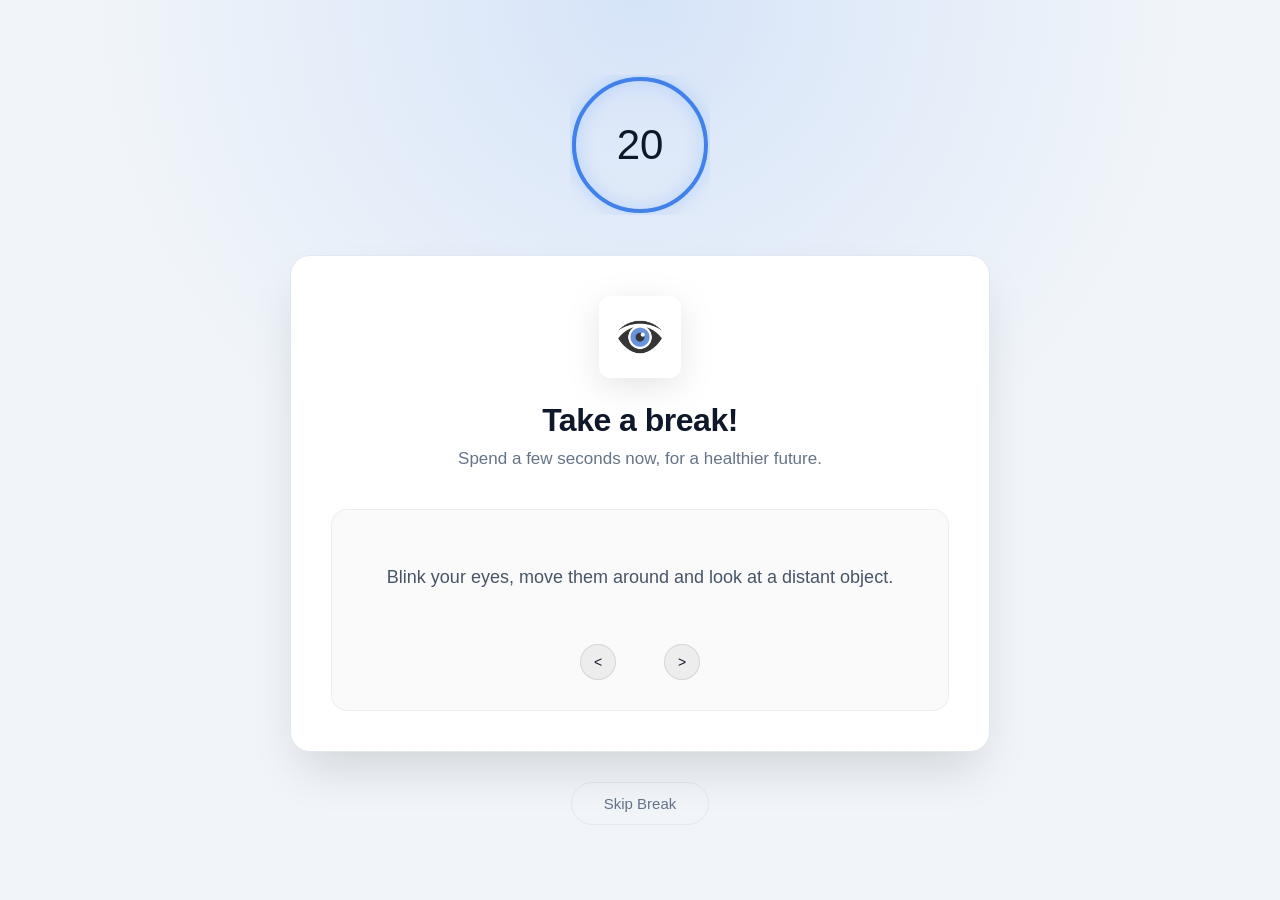
==== break.html @ a1400bfd "Initial commit: EyeRest Chrome Extension" ====
<!DOCTYPE html>
<html lang="en">
<head>
    <meta charset="UTF-8">
    <title>Take a break! - EyeRest</title>
    <link rel="stylesheet" href="break.css">
</head>
<body>
    <div class="container">
        
        <div class="timer-container">
            <svg class="timer-circle">
                <circle class="timer-bg" />
                <circle class="timer-progress" id="timerProgress" />
            </svg>
            <div class="timer-text" id="timerText">20</div>
        </div>

        <div class="card">
            <div class="header-content">
                <img src="icons/logo.png" alt="EyeRest Logo" class="brand-icon">
                <h1 id="messageTitle">Take a break!</h1>
                <p class="subtitle">Spend a few seconds now, for a healthier future.</p>
            </div>
            
            <div class="exercises-frame">
                <div class="exercise-text" id="exerciseText">
                    Blink your eyes, move them around and look at a distant object.
                </div>
                
                <div class="controls">
                    <button class="nav-btn prev-btn" id="prevBtn">&lt;</button>
                    <div class="indicator-container" id="indicatorContainer">
                        <!-- Dots populated by JS -->
                    </div>
                    <button class="nav-btn next-btn" id="nextBtn">&gt;</button>
                </div>
            </div>
        </div>
        
        <button class="skip-btn" id="skipBtn">Skip Break</button>

    </div>
    <script src="break.js"></script>
</body>
</html>
---- break.css ----
:root {
  --bg-color: #f1f5f9;
  --card-bg: #ffffff;
  --border-color: #e2e8f0;
  --primary: #3b82f6; 
  --text-main: #475569;
  --text-bright: #0f172a;
  --text-dim: #64748b;
  --timer-bg: rgba(0,0,0,0.1);
  --glass-bg: rgba(0,0,0,0.02);
  --glass-border: rgba(0,0,0,0.05);
  --btn-bg: rgba(0,0,0,0.05);
  --btn-border: rgba(0,0,0,0.1);
  --dot-bg: rgba(0,0,0,0.15);
  --bg-gradient: radial-gradient(circle at 50% 0%, rgba(59,130,246,0.15) 0%, transparent 50%);
}

@media (prefers-color-scheme: dark) {
  :root {
    --bg-color: #0b0f19;
    --card-bg: #161b22;
    --border-color: #30363d;
    --primary: #3b82f6; 
    --text-main: #c9d1d9;
    --text-bright: #ffffff;
    --text-dim: #8b949e;
    --timer-bg: rgba(255,255,255,0.05);
    --glass-bg: rgba(0,0,0,0.2);
    --glass-border: rgba(255,255,255,0.05);
    --btn-bg: rgba(255,255,255,0.05);
    --btn-border: rgba(255,255,255,0.1);
    --dot-bg: rgba(255,255,255,0.2);
    --bg-gradient: radial-gradient(circle at 50% 0%, rgba(59,130,246,0.1) 0%, transparent 50%);
  }
}

body {
  margin: 0;
  padding: 0;
  font-family: -apple-system, BlinkMacSystemFont, "Segoe UI", Roboto, Helvetica, Arial, sans-serif;
  background-color: var(--bg-color);
  background-image: var(--bg-gradient);
  color: var(--text-main);
  display: flex;
  justify-content: center;
  align-items: center;
  min-height: 100vh;
}

.container {
  display: flex;
  flex-direction: column;
  align-items: center;
  width: 700px;
  max-width: 90%;
  animation: fadeIn 0.8s cubic-bezier(0.16, 1, 0.3, 1);
}

@keyframes fadeIn {
  from { opacity: 0; transform: translateY(20px); filter: blur(4px); }
  to { opacity: 1; transform: translateY(0); filter: blur(0); }
}

/* Circular Timer */
.timer-container {
  position: relative;
  width: 140px;
  height: 140px;
  margin-bottom: 40px;
  display: flex;
  justify-content: center;
  align-items: center;
}
.timer-circle {
  position: absolute;
  transform: rotate(-90deg);
  width: 140px;
  height: 140px;
}
.timer-circle circle {
  fill: transparent;
  stroke-width: 4;
  cx: 70;
  cy: 70;
  r: 66;
}
.timer-bg {
  stroke: var(--timer-bg);
}
.timer-progress {
  stroke: var(--primary);
  stroke-linecap: round;
  stroke-dasharray: 414.69; 
  stroke-dashoffset: 0;
  transition: stroke-dashoffset 1s linear;
  filter: drop-shadow(0 0 8px rgba(59,130,246,0.5));
}
.timer-text {
  font-size: 42px;
  font-weight: 300;
  color: var(--text-bright);
  font-variant-numeric: tabular-nums;
  z-index: 10;
}

.card {
  background: var(--card-bg);
  border: 1px solid var(--border-color);
  width: 100%;
  border-radius: 20px;
  box-shadow: 0 25px 50px -12px rgba(0,0,0,0.15);
  display: flex;
  flex-direction: column;
  padding: 40px;
  box-sizing: border-box;
  margin-bottom: 30px;
  backdrop-filter: blur(10px);
}
@media (prefers-color-scheme: dark) {
  .card { box-shadow: 0 25px 50px -12px rgba(0,0,0,0.5); }
}

.header-content {
  text-align: center;
  margin-bottom: 40px;
}

.brand-icon {
  width: 72px;
  height: 72px;
  margin-bottom: 20px;
  filter: drop-shadow(0 8px 16px rgba(0,0,0,0.1));
  border-radius: 12px;
  background: #fff;
  padding: 5px;
}
@media (prefers-color-scheme: dark) {
  .brand-icon { filter: drop-shadow(0 8px 16px rgba(0,0,0,0.4)); background: #fff; }
}

h1 {
  font-weight: 600;
  font-size: 32px;
  margin: 0 0 10px 0;
  color: var(--text-bright);
  letter-spacing: -0.5px;
}

.subtitle {
  margin: 0;
  color: var(--text-dim);
  font-size: 17px;
}

/* Exercises Slider inside card */
.exercises-frame {
  background: var(--glass-bg);
  border: 1px solid var(--glass-border);
  border-radius: 16px;
  padding: 30px;
  display: flex;
  flex-direction: column;
  align-items: center;
  min-height: 140px;
}

.exercise-text {
  font-size: 18px;
  color: var(--text-main);
  text-align: center;
  line-height: 1.6;
  margin-bottom: 30px;
  flex-grow: 1;
  display: flex;
  align-items: center;
}

/* Controls */
.controls {
  display: flex;
  align-items: center;
  gap: 24px;
  justify-content: center;
}

.nav-btn {
  background: var(--btn-bg);
  color: var(--text-bright);
  border: 1px solid var(--btn-border);
  border-radius: 50%;
  width: 36px;
  height: 36px;
  font-size: 14px;
  cursor: pointer;
  display: flex;
  align-items: center;
  justify-content: center;
  transition: all 0.2s cubic-bezier(0.4, 0, 0.2, 1);
}

.nav-btn:hover {
  background: rgba(120,120,120,0.1);
  border-color: rgba(120,120,120,0.3);
  transform: scale(1.05);
}

.indicator-container {
  display: flex;
  gap: 10px;
}

.dot {
  width: 6px;
  height: 6px;
  border-radius: 50%;
  background: var(--dot-bg);
  transition: all 0.3s ease;
}

.dot.active {
  background: var(--primary);
  transform: scale(1.5);
  box-shadow: 0 0 6px var(--primary);
}

.skip-btn {
  padding: 12px 32px;
  background: transparent;
  color: var(--text-dim);
  border: 1px solid var(--border-color);
  border-radius: 30px;
  font-size: 15px;
  font-weight: 500;
  cursor: pointer;
  transition: all 0.2s;
}

.skip-btn:hover {
  color: var(--text-bright);
  background: var(--btn-bg);
  border-color: var(--btn-border);
  transform: translateY(-2px);
}
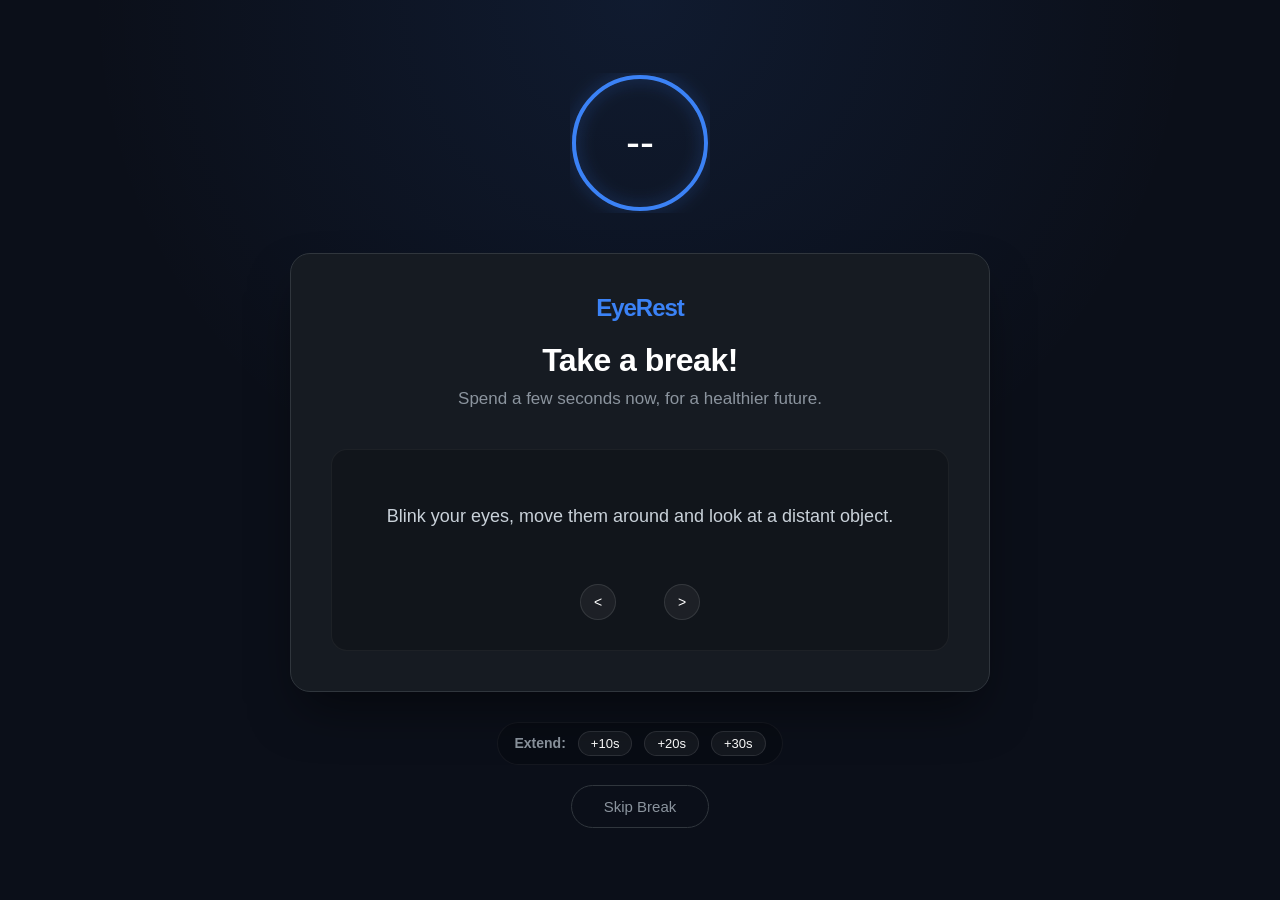
==== commit ab42f1f0: "Remove all images, implement non-concurrent timers, and add break extension feature" ====
--- a/break.html
+++ b/break.html
@@ -13,12 +13,12 @@
                 <circle class="timer-bg" />
                 <circle class="timer-progress" id="timerProgress" />
             </svg>
-            <div class="timer-text" id="timerText">20</div>
+            <div class="timer-text" id="timerText">--</div>
         </div>
 
         <div class="card">
             <div class="header-content">
-                <img src="icons/logo.png" alt="EyeRest Logo" class="brand-icon">
+                <div class="brand-text">EyeRest</div>
                 <h1 id="messageTitle">Take a break!</h1>
                 <p class="subtitle">Spend a few seconds now, for a healthier future.</p>
             </div>
@@ -31,14 +31,21 @@
                 <div class="controls">
                     <button class="nav-btn prev-btn" id="prevBtn">&lt;</button>
                     <div class="indicator-container" id="indicatorContainer">
-                        <!-- Dots populated by JS -->
                     </div>
                     <button class="nav-btn next-btn" id="nextBtn">&gt;</button>
                 </div>
             </div>
         </div>
         
-        <button class="skip-btn" id="skipBtn">Skip Break</button>
+        <div class="action-footer">
+            <div class="extend-group" id="extendGroup">
+                <span>Extend:</span>
+                <button class="extend-btn" data-add="10">+10s</button>
+                <button class="extend-btn" data-add="20">+20s</button>
+                <button class="extend-btn" data-add="30">+30s</button>
+            </div>
+            <button class="skip-btn" id="skipBtn">Skip Break</button>
+        </div>
 
     </div>
     <script src="break.js"></script>
--- a/break.css
+++ b/break.css
@@ -1,4 +1,21 @@
 :root {
+  --bg-color: #0b0f19;
+  --card-bg: #161b22;
+  --border-color: #30363d;
+  --primary: #3b82f6; 
+  --text-main: #c9d1d9;
+  --text-bright: #ffffff;
+  --text-dim: #8b949e;
+  --timer-bg: rgba(255,255,255,0.05);
+  --glass-bg: rgba(0,0,0,0.2);
+  --glass-border: rgba(255,255,255,0.05);
+  --btn-bg: rgba(255,255,255,0.05);
+  --btn-border: rgba(255,255,255,0.1);
+  --dot-bg: rgba(255,255,255,0.2);
+  --bg-gradient: radial-gradient(circle at 50% 0%, rgba(59,130,246,0.1) 0%, transparent 50%);
+}
+
+body.light-mode {
   --bg-color: #f1f5f9;
   --card-bg: #ffffff;
   --border-color: #e2e8f0;
@@ -15,25 +32,6 @@
   --bg-gradient: radial-gradient(circle at 50% 0%, rgba(59,130,246,0.15) 0%, transparent 50%);
 }
 
-@media (prefers-color-scheme: dark) {
-  :root {
-    --bg-color: #0b0f19;
-    --card-bg: #161b22;
-    --border-color: #30363d;
-    --primary: #3b82f6; 
-    --text-main: #c9d1d9;
-    --text-bright: #ffffff;
-    --text-dim: #8b949e;
-    --timer-bg: rgba(255,255,255,0.05);
-    --glass-bg: rgba(0,0,0,0.2);
-    --glass-border: rgba(255,255,255,0.05);
-    --btn-bg: rgba(255,255,255,0.05);
-    --btn-border: rgba(255,255,255,0.1);
-    --dot-bg: rgba(255,255,255,0.2);
-    --bg-gradient: radial-gradient(circle at 50% 0%, rgba(59,130,246,0.1) 0%, transparent 50%);
-  }
-}
-
 body {
   margin: 0;
   padding: 0;
@@ -45,6 +43,7 @@
   justify-content: center;
   align-items: center;
   min-height: 100vh;
+  transition: background-color 0.3s, color 0.3s;
 }
 
 .container {
@@ -116,8 +115,8 @@
   margin-bottom: 30px;
   backdrop-filter: blur(10px);
 }
-@media (prefers-color-scheme: dark) {
-  .card { box-shadow: 0 25px 50px -12px rgba(0,0,0,0.5); }
+body:not(.light-mode) .card {
+  box-shadow: 0 25px 50px -12px rgba(0,0,0,0.5);
 }
 
 .header-content {
@@ -125,17 +124,13 @@
   margin-bottom: 40px;
 }
 
-.brand-icon {
-  width: 72px;
-  height: 72px;
+.brand-text {
+  font-family: 'Outfit', sans-serif;
+  font-size: 24px;
+  font-weight: 700;
+  color: var(--primary);
   margin-bottom: 20px;
-  filter: drop-shadow(0 8px 16px rgba(0,0,0,0.1));
-  border-radius: 12px;
-  background: #fff;
-  padding: 5px;
-}
-@media (prefers-color-scheme: dark) {
-  .brand-icon { filter: drop-shadow(0 8px 16px rgba(0,0,0,0.4)); background: #fff; }
+  letter-spacing: -1px;
 }
 
 h1 {
@@ -221,6 +216,48 @@
   background: var(--primary);
   transform: scale(1.5);
   box-shadow: 0 0 6px var(--primary);
+}
+
+.action-footer {
+  display: flex;
+  flex-direction: column;
+  align-items: center;
+  gap: 20px;
+  width: 100%;
+}
+
+.extend-group {
+    display: flex;
+    align-items: center;
+    gap: 12px;
+    background: var(--glass-bg);
+    padding: 8px 16px;
+    border-radius: 100px;
+    border: 1px solid var(--glass-border);
+    transition: opacity 0.3s;
+}
+
+.extend-group span {
+    font-size: 14px;
+    font-weight: 600;
+    color: var(--text-dim);
+}
+
+.extend-btn {
+    background: var(--btn-bg);
+    border: 1px solid var(--btn-border);
+    color: var(--text-bright);
+    padding: 4px 12px;
+    border-radius: 100px;
+    cursor: pointer;
+    font-size: 13px;
+    transition: all 0.2s;
+}
+
+.extend-btn:hover {
+    background: var(--primary);
+    border-color: var(--primary);
+    transform: translateY(-2px);
 }
 
 .skip-btn {
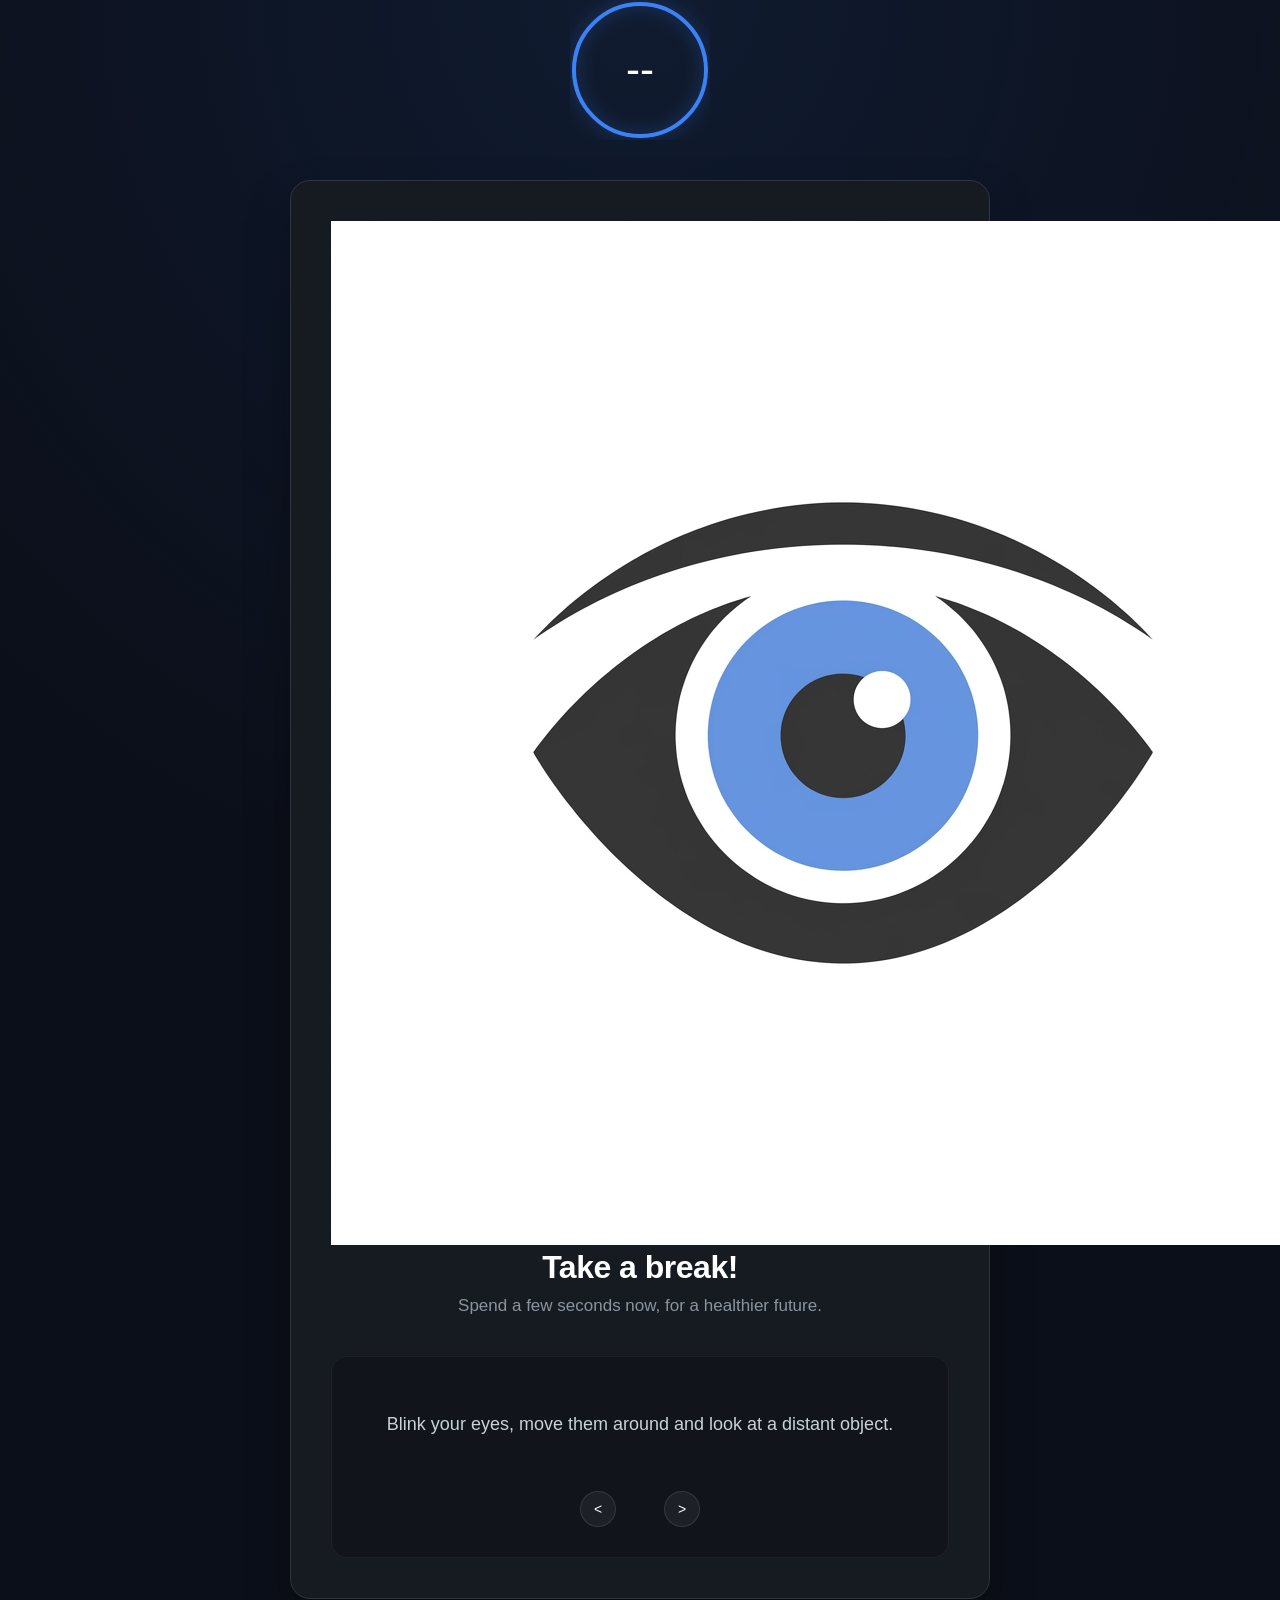
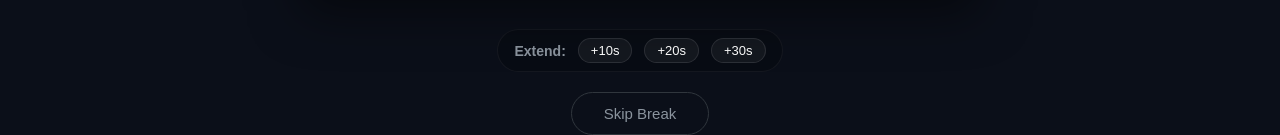
==== commit b247d2c1: "Restore branding images for extension and landing page features while keeping hero section clean" ====
--- a/break.html
+++ b/break.html
@@ -18,7 +18,7 @@
 
         <div class="card">
             <div class="header-content">
-                <div class="brand-text">EyeRest</div>
+                <img src="icons/logo.png" alt="EyeRest Logo" class="brand-icon">
                 <h1 id="messageTitle">Take a break!</h1>
                 <p class="subtitle">Spend a few seconds now, for a healthier future.</p>
             </div>
